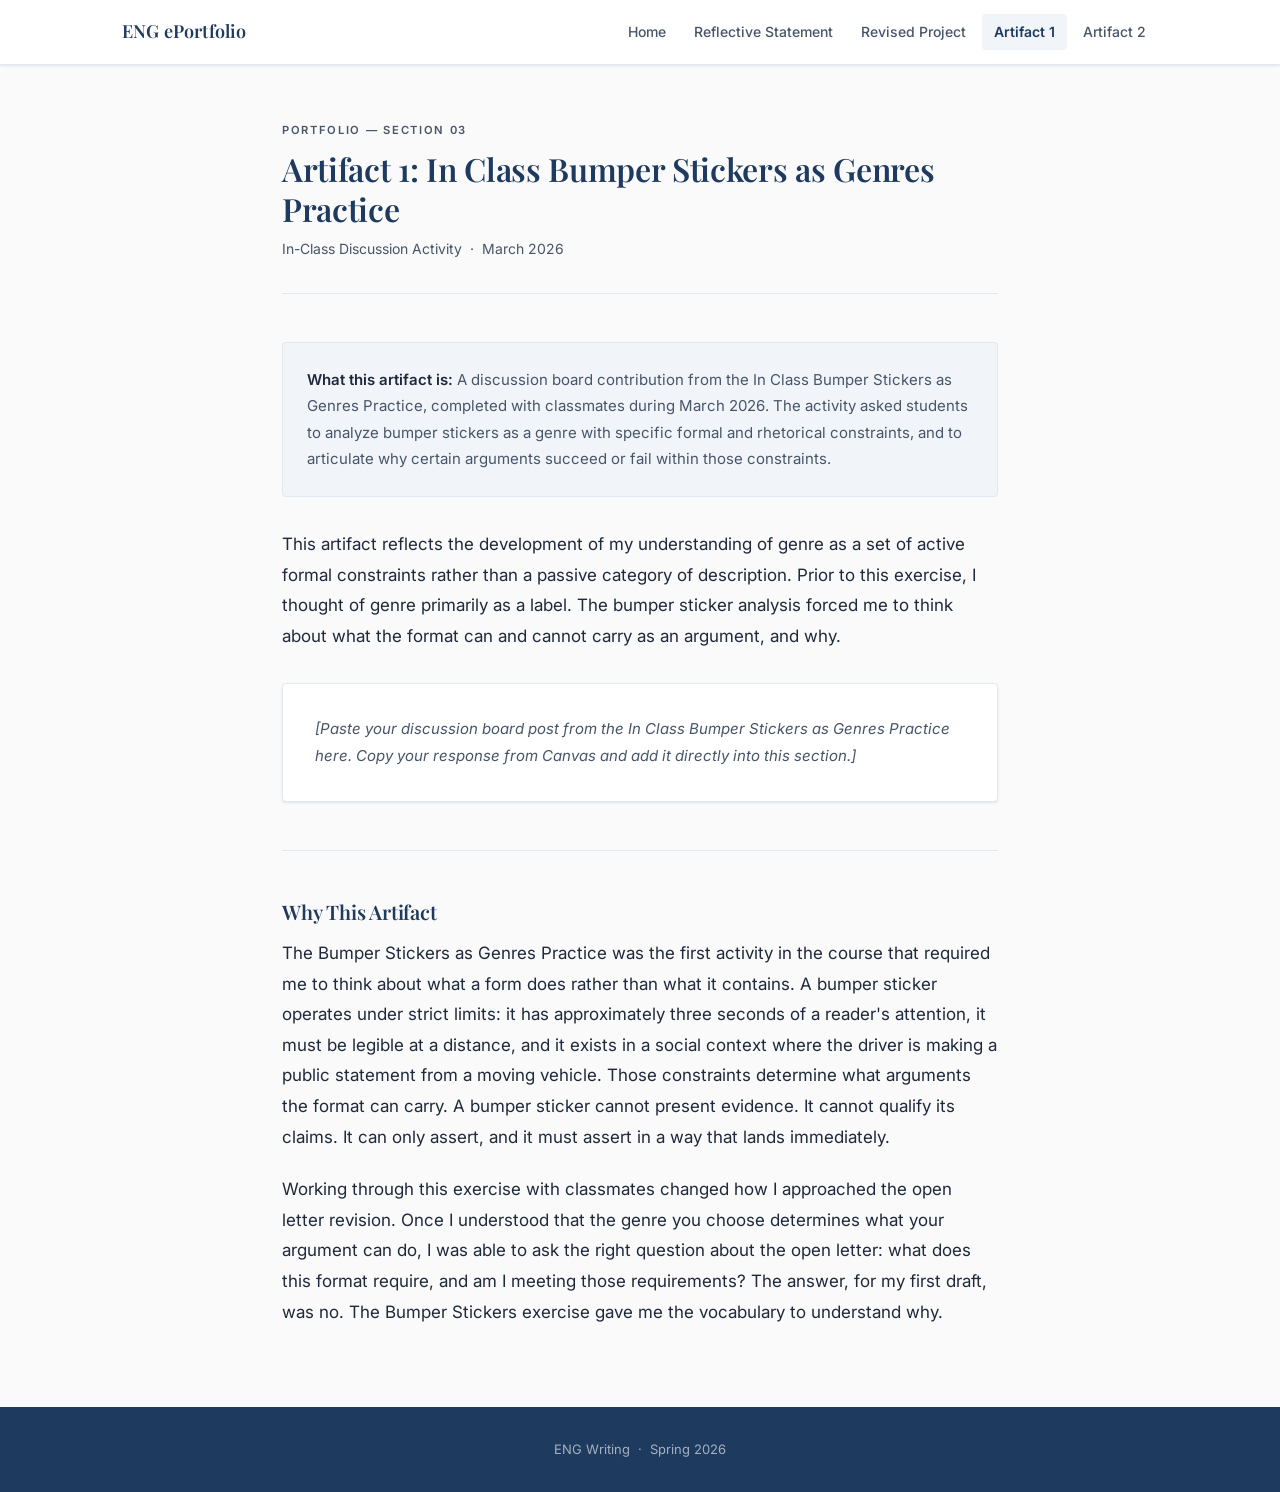
==== artifact-1.html @ b7786203 "Initial ePortfolio: 5-page academic site with Playfair/Inter design system" ====
<!DOCTYPE html>
<html lang="en">
<head>
  <meta charset="UTF-8" />
  <meta name="viewport" content="width=device-width, initial-scale=1.0" />
  <title>Artifact 1 — ENG ePortfolio</title>
  <link rel="stylesheet" href="styles.css" />
</head>
<body>

  <nav class="site-nav" aria-label="Site navigation">
    <div class="nav-inner">
      <a href="index.html" class="nav-brand">ENG ePortfolio</a>
      <button class="nav-toggle" aria-label="Toggle navigation" onclick="document.querySelector('.nav-links').classList.toggle('open')">
        <svg width="22" height="22" viewBox="0 0 24 24" fill="none" stroke="currentColor" stroke-width="2" stroke-linecap="round">
          <line x1="3" y1="6" x2="21" y2="6"/><line x1="3" y1="12" x2="21" y2="12"/><line x1="3" y1="18" x2="21" y2="18"/>
        </svg>
      </button>
      <ul class="nav-links" role="list">
        <li><a href="index.html">Home</a></li>
        <li><a href="reflective-statement.html">Reflective Statement</a></li>
        <li><a href="revised-project.html">Revised Project</a></li>
        <li><a href="artifact-1.html" class="active">Artifact 1</a></li>
        <li><a href="artifact-2.html">Artifact 2</a></li>
      </ul>
    </div>
  </nav>

  <main class="page-wrap">

    <div class="page-title-block">
      <span class="section-label">Portfolio — Section 03</span>
      <h2>Artifact 1: In Class Bumper Stickers as Genres Practice</h2>
      <p class="page-meta">In-Class Discussion Activity &nbsp;·&nbsp; March 2026</p>
    </div>

    <div class="artifact-info">
      <p><strong>What this artifact is:</strong> A discussion board contribution from the In Class Bumper Stickers as Genres Practice, completed with classmates during March 2026. The activity asked students to analyze bumper stickers as a genre with specific formal and rhetorical constraints, and to articulate why certain arguments succeed or fail within those constraints.</p>
    </div>

    <div class="prose" style="margin-bottom: 2rem;">
      <p>This artifact reflects the development of my understanding of genre as a set of active formal constraints rather than a passive category of description. Prior to this exercise, I thought of genre primarily as a label. The bumper sticker analysis forced me to think about what the format can and cannot carry as an argument, and why.</p>
    </div>

    <div class="artifact-content">
      <!-- ============================================================
           PASTE YOUR DISCUSSION BOARD POST HERE
           Copy your full response from the In Class Bumper Stickers
           as Genres Practice discussion thread and replace this block.
           ============================================================ -->
      <p style="color: var(--text-muted); font-style: italic; font-size: 0.9375rem;">
        [Paste your discussion board post from the In Class Bumper Stickers as Genres Practice here. Copy your response from Canvas and add it directly into this section.]
      </p>
    </div>

    <hr class="divider" />

    <h3>Why This Artifact</h3>
    <div class="prose">
      <p>The Bumper Stickers as Genres Practice was the first activity in the course that required me to think about what a form does rather than what it contains. A bumper sticker operates under strict limits: it has approximately three seconds of a reader's attention, it must be legible at a distance, and it exists in a social context where the driver is making a public statement from a moving vehicle. Those constraints determine what arguments the format can carry. A bumper sticker cannot present evidence. It cannot qualify its claims. It can only assert, and it must assert in a way that lands immediately.</p>
      <p>Working through this exercise with classmates changed how I approached the open letter revision. Once I understood that the genre you choose determines what your argument can do, I was able to ask the right question about the open letter: what does this format require, and am I meeting those requirements? The answer, for my first draft, was no. The Bumper Stickers exercise gave me the vocabulary to understand why.</p>
    </div>

  </main>

  <footer class="site-footer">
    <p>ENG Writing &nbsp;·&nbsp; Spring 2026</p>
  </footer>

</body>
</html>
---- styles.css ----
/* ============================================================
   ENG ePortfolio — Design System
   Palette: B2B Service navy + off-white (ui-ux-pro-max)
   Typography: Playfair Display (headings) + Inter (body)
   Style: Minimal & Direct, Editorial Classic
   ============================================================ */

@import url('https://fonts.googleapis.com/css2?family=Playfair+Display:ital,wght@0,400;0,500;0,600;0,700;1,400;1,500&family=Inter:wght@300;400;500;600&display=swap');

/* ── Custom Properties ── */
:root {
  --navy:        #1E3A5F;
  --navy-mid:    #2D5282;
  --blue-accent: #2563EB;
  --bg:          #FAFAFA;
  --bg-alt:      #F1F5F9;
  --white:       #FFFFFF;
  --text:        #1E293B;
  --text-muted:  #475569;
  --border:      #E2E8F0;
  --border-dark: #CBD5E1;

  --font-serif: 'Playfair Display', Georgia, serif;
  --font-sans:  'Inter', system-ui, sans-serif;

  --radius:   4px;
  --max-w:    780px;
  --nav-h:    64px;

  --shadow-sm: 0 1px 3px rgba(0,0,0,0.06), 0 1px 2px rgba(0,0,0,0.04);
  --shadow-md: 0 4px 12px rgba(0,0,0,0.08);
}

/* ── Reset ── */
*, *::before, *::after { box-sizing: border-box; margin: 0; padding: 0; }

html { scroll-behavior: smooth; font-size: 16px; }

body {
  font-family: var(--font-sans);
  font-size: 1.0625rem;
  line-height: 1.75;
  color: var(--text);
  background: var(--bg);
  -webkit-font-smoothing: antialiased;
}

img { max-width: 100%; display: block; }

a {
  color: var(--blue-accent);
  text-decoration: underline;
  text-underline-offset: 3px;
  transition: color 200ms ease;
}
a:hover { color: var(--navy); }
a:focus-visible {
  outline: 2px solid var(--blue-accent);
  outline-offset: 3px;
  border-radius: 2px;
}

/* ── Navigation ── */
.site-nav {
  position: sticky;
  top: 0;
  z-index: 50;
  background: var(--white);
  border-bottom: 1px solid var(--border);
  box-shadow: var(--shadow-sm);
}

.nav-inner {
  max-width: 1100px;
  margin: 0 auto;
  padding: 0 2rem;
  height: var(--nav-h);
  display: flex;
  align-items: center;
  justify-content: space-between;
  gap: 2rem;
}

.nav-brand {
  font-family: var(--font-serif);
  font-size: 1.125rem;
  font-weight: 600;
  color: var(--navy);
  text-decoration: none;
  letter-spacing: 0.01em;
  white-space: nowrap;
}
.nav-brand:hover { color: var(--navy-mid); }

.nav-links {
  display: flex;
  align-items: center;
  gap: 0.25rem;
  list-style: none;
  flex-wrap: wrap;
}

.nav-links a {
  display: inline-block;
  padding: 0.375rem 0.75rem;
  font-size: 0.875rem;
  font-weight: 500;
  color: var(--text-muted);
  text-decoration: none;
  border-radius: var(--radius);
  transition: color 200ms ease, background 200ms ease;
  cursor: pointer;
}
.nav-links a:hover {
  color: var(--navy);
  background: var(--bg-alt);
}
.nav-links a.active {
  color: var(--navy);
  background: var(--bg-alt);
  font-weight: 600;
}

/* Mobile nav toggle */
.nav-toggle {
  display: none;
  background: none;
  border: none;
  cursor: pointer;
  padding: 0.5rem;
  color: var(--text);
}

/* ── Hero ── */
.hero {
  background: var(--navy);
  padding: 5rem 2rem 4rem;
  text-align: center;
  position: relative;
  overflow: hidden;
}

.hero::before {
  content: '';
  position: absolute;
  inset: 0;
  background: linear-gradient(135deg, #0f2540 0%, #1E3A5F 50%, #2D5282 100%);
  opacity: 0.9;
}

.hero-inner {
  position: relative;
  z-index: 1;
  max-width: var(--max-w);
  margin: 0 auto;
}

.hero-label {
  display: inline-block;
  font-family: var(--font-sans);
  font-size: 0.75rem;
  font-weight: 600;
  letter-spacing: 0.15em;
  text-transform: uppercase;
  color: rgba(255,255,255,0.6);
  margin-bottom: 1.25rem;
}

.hero h1 {
  font-family: var(--font-serif);
  font-size: clamp(2rem, 5vw, 3.25rem);
  font-weight: 600;
  color: var(--white);
  line-height: 1.2;
  margin-bottom: 1rem;
  letter-spacing: -0.01em;
}

.hero-sub {
  font-size: 1rem;
  color: rgba(255,255,255,0.7);
  max-width: 520px;
  margin: 0 auto;
  line-height: 1.6;
}

/* ── Hero image slot ── */
.hero-image {
  max-width: var(--max-w);
  margin: 0 auto 0;
  position: relative;
  z-index: 1;
}
.hero-image img {
  width: 100%;
  border-radius: var(--radius);
  margin-top: 2.5rem;
  box-shadow: var(--shadow-md);
}

/* ── Page wrapper ── */
.page-wrap {
  max-width: var(--max-w);
  margin: 0 auto;
  padding: 3.5rem 2rem 5rem;
}

/* ── Section header ── */
.section-label {
  display: block;
  font-size: 0.7rem;
  font-weight: 600;
  letter-spacing: 0.15em;
  text-transform: uppercase;
  color: var(--text-muted);
  margin-bottom: 0.5rem;
}

/* ── Typography ── */
h1, h2, h3, h4 {
  font-family: var(--font-serif);
  color: var(--navy);
  line-height: 1.25;
  letter-spacing: -0.01em;
}

h2 { font-size: clamp(1.5rem, 3vw, 2rem); font-weight: 600; margin-bottom: 1.25rem; }
h3 { font-size: 1.25rem; font-weight: 600; margin-bottom: 0.875rem; }

p { margin-bottom: 1.375rem; }
p:last-child { margin-bottom: 0; }

strong { font-weight: 600; color: var(--text); }

/* ── Divider ── */
.divider {
  border: none;
  border-top: 1px solid var(--border);
  margin: 3rem 0;
}

/* ── Page title block ── */
.page-title-block {
  margin-bottom: 3rem;
  padding-bottom: 2rem;
  border-bottom: 1px solid var(--border);
}
.page-title-block h2 {
  margin-bottom: 0.5rem;
}
.page-meta {
  font-size: 0.875rem;
  color: var(--text-muted);
}

/* ── Prose (long-form reading) ── */
.prose {
  max-width: 68ch;
}
.prose p {
  font-size: 1.0625rem;
  line-height: 1.8;
  color: var(--text);
}

/* ── Word count note ── */
.word-count {
  margin-top: 2.5rem;
  padding-top: 1.25rem;
  border-top: 1px solid var(--border);
  font-size: 0.8125rem;
  color: var(--text-muted);
  font-style: italic;
}

/* ── Draft comparison ── */
.draft-grid {
  display: grid;
  grid-template-columns: 1fr 1fr;
  gap: 2rem;
  margin-top: 2rem;
}

.draft-block {
  background: var(--white);
  border: 1px solid var(--border);
  border-radius: var(--radius);
  padding: 1.75rem;
  box-shadow: var(--shadow-sm);
}

.draft-block.revised {
  border-color: var(--navy-mid);
  border-left: 4px solid var(--navy);
}

.draft-label {
  display: inline-block;
  font-size: 0.6875rem;
  font-weight: 700;
  letter-spacing: 0.12em;
  text-transform: uppercase;
  padding: 0.25rem 0.625rem;
  border-radius: 2px;
  margin-bottom: 1rem;
}

.draft-label.original {
  background: var(--bg-alt);
  color: var(--text-muted);
}

.draft-label.revised-tag {
  background: var(--navy);
  color: var(--white);
}

.draft-block p {
  font-size: 0.9375rem;
  line-height: 1.75;
  color: var(--text);
}

/* ── Artifact card ── */
.artifact-info {
  background: var(--bg-alt);
  border: 1px solid var(--border);
  border-radius: var(--radius);
  padding: 1.5rem;
  margin-bottom: 2rem;
}

.artifact-info p {
  font-size: 0.9375rem;
  color: var(--text-muted);
  margin-bottom: 0;
}

.artifact-content {
  background: var(--white);
  border: 1px solid var(--border);
  border-radius: var(--radius);
  padding: 2rem;
  box-shadow: var(--shadow-sm);
}

/* ── Home page cards ── */
.home-intro {
  text-align: center;
  max-width: 620px;
  margin: 0 auto 4rem;
}

.home-intro p {
  font-size: 1.0625rem;
  color: var(--text-muted);
  line-height: 1.75;
}

.contents-grid {
  display: grid;
  grid-template-columns: repeat(auto-fit, minmax(280px, 1fr));
  gap: 1.25rem;
  margin-top: 1.5rem;
}

.content-card {
  background: var(--white);
  border: 1px solid var(--border);
  border-radius: var(--radius);
  padding: 1.75rem;
  text-decoration: none;
  color: var(--text);
  display: block;
  transition: border-color 200ms ease, box-shadow 200ms ease, transform 200ms ease;
  cursor: pointer;
}
.content-card:hover {
  border-color: var(--navy-mid);
  box-shadow: var(--shadow-md);
  transform: translateY(-2px);
  color: var(--text);
  text-decoration: none;
}

.card-number {
  font-family: var(--font-serif);
  font-size: 2rem;
  font-weight: 700;
  color: var(--border-dark);
  line-height: 1;
  margin-bottom: 0.875rem;
}

.card-title {
  font-family: var(--font-serif);
  font-size: 1.125rem;
  font-weight: 600;
  color: var(--navy);
  margin-bottom: 0.5rem;
  line-height: 1.3;
}

.card-desc {
  font-size: 0.875rem;
  color: var(--text-muted);
  line-height: 1.6;
}

/* ── Rubric badge strip ── */
.rubric-strip {
  display: flex;
  flex-wrap: wrap;
  gap: 0.625rem;
  margin: 2.5rem 0;
}

.rubric-badge {
  font-size: 0.75rem;
  font-weight: 600;
  letter-spacing: 0.04em;
  padding: 0.375rem 0.875rem;
  border-radius: 999px;
  background: var(--bg-alt);
  border: 1px solid var(--border-dark);
  color: var(--text-muted);
}

/* ── Footer ── */
.site-footer {
  background: var(--navy);
  color: rgba(255,255,255,0.6);
  text-align: center;
  padding: 2rem;
  font-size: 0.8125rem;
  line-height: 1.6;
}

/* ── Responsive ── */
@media (max-width: 768px) {
  .nav-links { display: none; flex-direction: column; width: 100%; padding: 1rem 0; }
  .nav-links.open { display: flex; }
  .nav-toggle { display: block; }
  .nav-inner { flex-wrap: wrap; height: auto; padding: 1rem 1.5rem; }

  .draft-grid { grid-template-columns: 1fr; }
  .page-wrap { padding: 2.5rem 1.25rem 4rem; }
  .hero { padding: 3.5rem 1.25rem 3rem; }
}

@media (prefers-reduced-motion: reduce) {
  *, *::before, *::after { transition-duration: 0.01ms !important; }
}
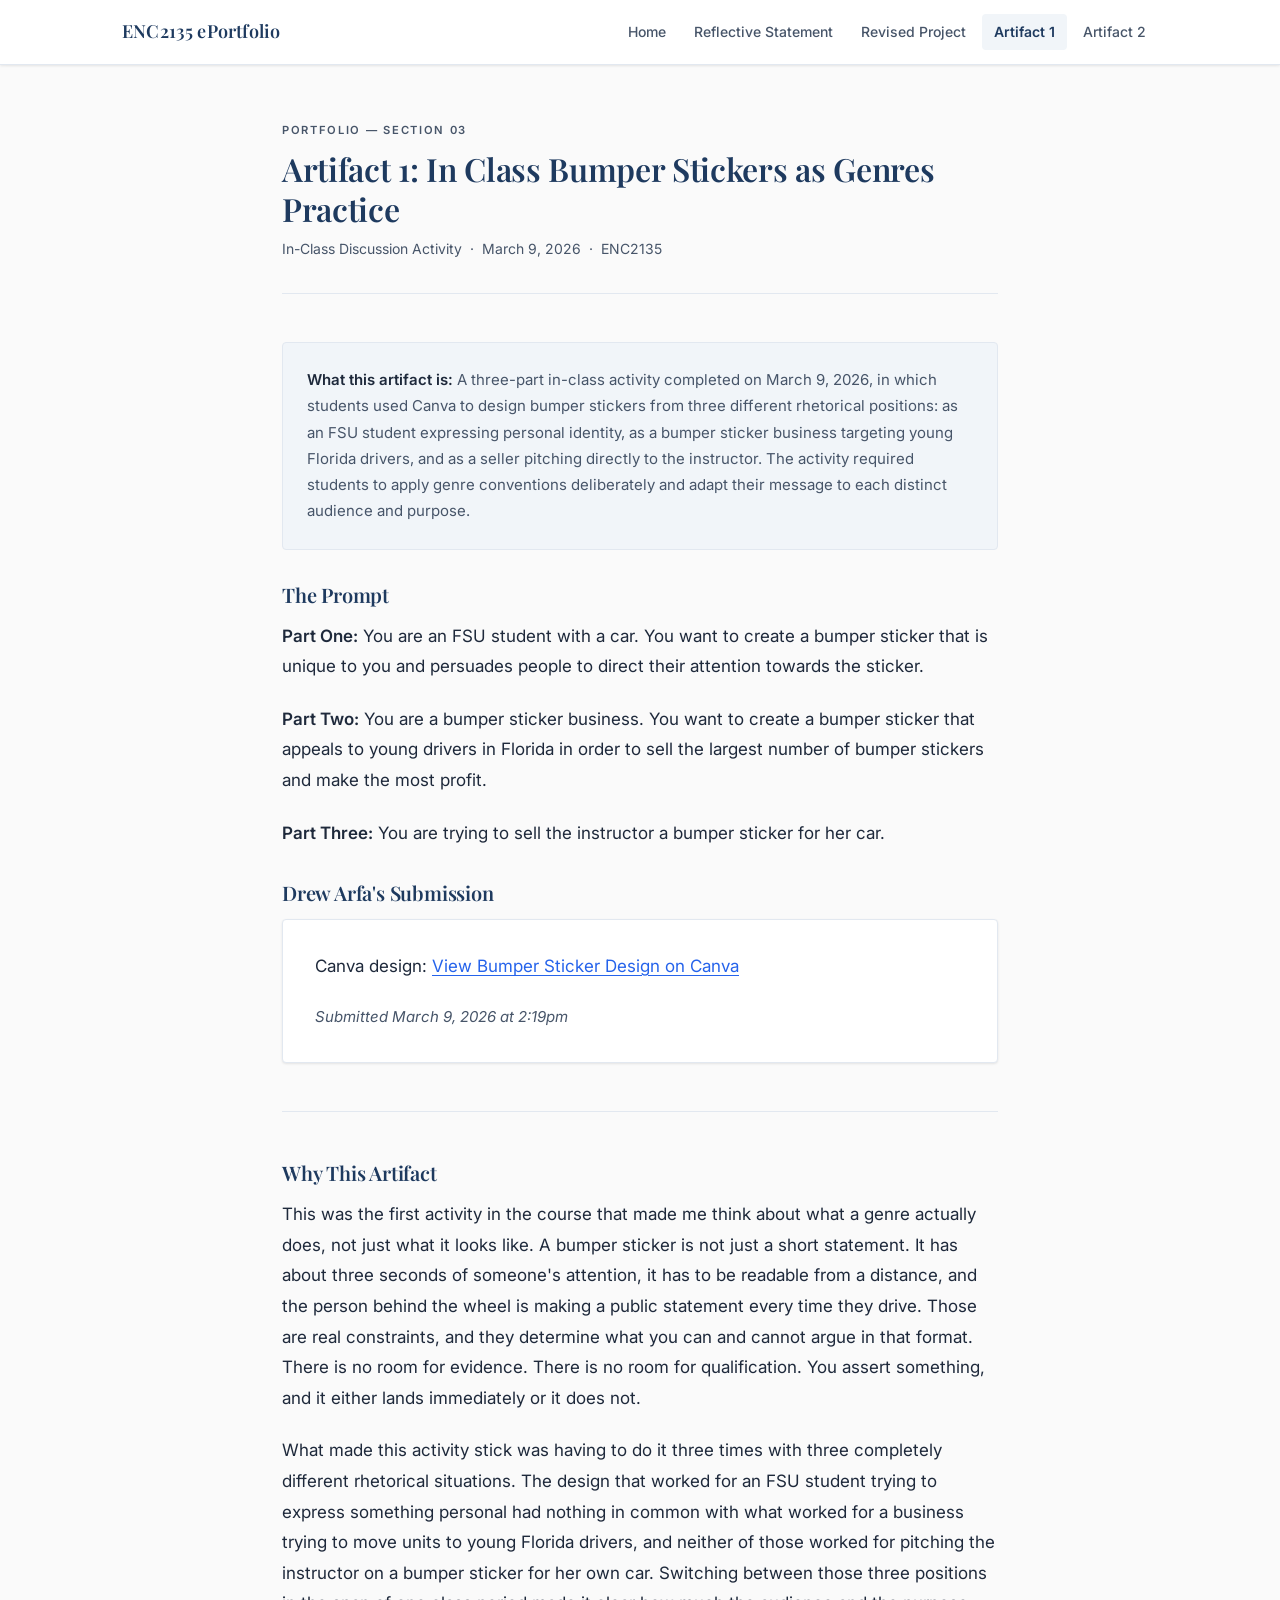
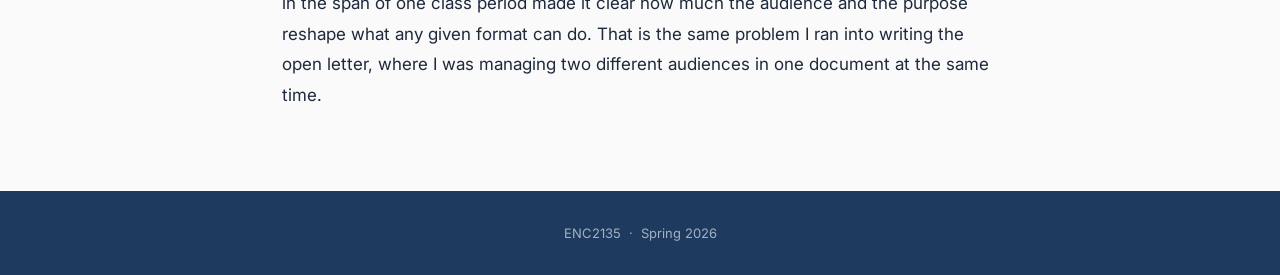
==== commit 59ad90a2: "Update ENC2135 course name, add photo slot, artifacts with real content, humanize all body text" ====
--- a/artifact-1.html
+++ b/artifact-1.html
@@ -3,15 +3,15 @@
 <head>
   <meta charset="UTF-8" />
   <meta name="viewport" content="width=device-width, initial-scale=1.0" />
-  <title>Artifact 1 — ENG ePortfolio</title>
+  <title>Artifact 1 — ENC2135 ePortfolio</title>
   <link rel="stylesheet" href="styles.css" />
 </head>
 <body>
 
   <nav class="site-nav" aria-label="Site navigation">
     <div class="nav-inner">
-      <a href="index.html" class="nav-brand">ENG ePortfolio</a>
-      <button class="nav-toggle" aria-label="Toggle navigation" onclick="document.querySelector('.nav-links').classList.toggle('open')">
+      <a href="index.html" class="nav-brand">ENC2135 ePortfolio</a>
+      <button type="button" class="nav-toggle" aria-label="Toggle navigation" onclick="document.querySelector('.nav-links').classList.toggle('open')">
         <svg width="22" height="22" viewBox="0 0 24 24" fill="none" stroke="currentColor" stroke-width="2" stroke-linecap="round">
           <line x1="3" y1="6" x2="21" y2="6"/><line x1="3" y1="12" x2="21" y2="12"/><line x1="3" y1="18" x2="21" y2="18"/>
         </svg>
@@ -31,40 +31,38 @@
     <div class="page-title-block">
       <span class="section-label">Portfolio — Section 03</span>
       <h2>Artifact 1: In Class Bumper Stickers as Genres Practice</h2>
-      <p class="page-meta">In-Class Discussion Activity &nbsp;·&nbsp; March 2026</p>
+      <p class="page-meta">In-Class Discussion Activity &nbsp;·&nbsp; March 9, 2026 &nbsp;·&nbsp; ENC2135</p>
     </div>
 
     <div class="artifact-info">
-      <p><strong>What this artifact is:</strong> A discussion board contribution from the In Class Bumper Stickers as Genres Practice, completed with classmates during March 2026. The activity asked students to analyze bumper stickers as a genre with specific formal and rhetorical constraints, and to articulate why certain arguments succeed or fail within those constraints.</p>
+      <p><strong>What this artifact is:</strong> A three-part in-class activity completed on March 9, 2026, in which students used Canva to design bumper stickers from three different rhetorical positions: as an FSU student expressing personal identity, as a bumper sticker business targeting young Florida drivers, and as a seller pitching directly to the instructor. The activity required students to apply genre conventions deliberately and adapt their message to each distinct audience and purpose.</p>
     </div>
 
-    <div class="prose" style="margin-bottom: 2rem;">
-      <p>This artifact reflects the development of my understanding of genre as a set of active formal constraints rather than a passive category of description. Prior to this exercise, I thought of genre primarily as a label. The bumper sticker analysis forced me to think about what the format can and cannot carry as an argument, and why.</p>
+    <h3>The Prompt</h3>
+    <div class="prose prompt-block">
+      <p><strong>Part One:</strong> You are an FSU student with a car. You want to create a bumper sticker that is unique to you and persuades people to direct their attention towards the sticker.</p>
+      <p><strong>Part Two:</strong> You are a bumper sticker business. You want to create a bumper sticker that appeals to young drivers in Florida in order to sell the largest number of bumper stickers and make the most profit.</p>
+      <p><strong>Part Three:</strong> You are trying to sell the instructor a bumper sticker for her car.</p>
     </div>
 
+    <h3>Drew Arfa's Submission</h3>
     <div class="artifact-content">
-      <!-- ============================================================
-           PASTE YOUR DISCUSSION BOARD POST HERE
-           Copy your full response from the In Class Bumper Stickers
-           as Genres Practice discussion thread and replace this block.
-           ============================================================ -->
-      <p style="color: var(--text-muted); font-style: italic; font-size: 0.9375rem;">
-        [Paste your discussion board post from the In Class Bumper Stickers as Genres Practice here. Copy your response from Canvas and add it directly into this section.]
-      </p>
+      <p>Canva design: <a href="https://www.canva.com/design/DAHDeqOxLu0/q27scvKczR5ipIT_yPCoEw/edit?utm_content=DAHDeqOxLu0&utm_campaign=designshare&utm_medium=link2&utm_source=sharebutton" target="_blank" rel="noopener noreferrer">View Bumper Sticker Design on Canva</a></p>
+      <p class="submission-meta">Submitted March 9, 2026 at 2:19pm</p>
     </div>
 
     <hr class="divider" />
 
     <h3>Why This Artifact</h3>
     <div class="prose">
-      <p>The Bumper Stickers as Genres Practice was the first activity in the course that required me to think about what a form does rather than what it contains. A bumper sticker operates under strict limits: it has approximately three seconds of a reader's attention, it must be legible at a distance, and it exists in a social context where the driver is making a public statement from a moving vehicle. Those constraints determine what arguments the format can carry. A bumper sticker cannot present evidence. It cannot qualify its claims. It can only assert, and it must assert in a way that lands immediately.</p>
-      <p>Working through this exercise with classmates changed how I approached the open letter revision. Once I understood that the genre you choose determines what your argument can do, I was able to ask the right question about the open letter: what does this format require, and am I meeting those requirements? The answer, for my first draft, was no. The Bumper Stickers exercise gave me the vocabulary to understand why.</p>
+      <p>This was the first activity in the course that made me think about what a genre actually does, not just what it looks like. A bumper sticker is not just a short statement. It has about three seconds of someone's attention, it has to be readable from a distance, and the person behind the wheel is making a public statement every time they drive. Those are real constraints, and they determine what you can and cannot argue in that format. There is no room for evidence. There is no room for qualification. You assert something, and it either lands immediately or it does not.</p>
+      <p>What made this activity stick was having to do it three times with three completely different rhetorical situations. The design that worked for an FSU student trying to express something personal had nothing in common with what worked for a business trying to move units to young Florida drivers, and neither of those worked for pitching the instructor on a bumper sticker for her own car. Switching between those three positions in the span of one class period made it clear how much the audience and the purpose reshape what any given format can do. That is the same problem I ran into writing the open letter, where I was managing two different audiences in one document at the same time.</p>
     </div>
 
   </main>
 
   <footer class="site-footer">
-    <p>ENG Writing &nbsp;·&nbsp; Spring 2026</p>
+    <p>ENC2135 &nbsp;·&nbsp; Spring 2026</p>
   </footer>
 
 </body>
--- a/styles.css
+++ b/styles.css
@@ -344,6 +344,58 @@
   box-shadow: var(--shadow-sm);
 }
 
+/* ── Author block ── */
+.author-block {
+  display: flex;
+  align-items: center;
+  gap: 1.25rem;
+  margin-bottom: 2.5rem;
+}
+
+.author-photo-wrap {
+  flex-shrink: 0;
+  width: 72px;
+  height: 72px;
+  border-radius: 50%;
+  overflow: hidden;
+  border: 2px solid var(--border);
+}
+
+.author-photo {
+  width: 100%;
+  height: 100%;
+  object-fit: cover;
+  border-radius: 50%;
+}
+
+.author-photo-placeholder {
+  display: none;
+  width: 100%;
+  height: 100%;
+  background: var(--navy);
+  color: var(--white);
+  font-family: var(--font-serif);
+  font-size: 1.25rem;
+  font-weight: 600;
+  align-items: center;
+  justify-content: center;
+  border-radius: 50%;
+}
+
+.author-name {
+  font-family: var(--font-serif);
+  font-size: 1.125rem;
+  font-weight: 600;
+  color: var(--navy);
+  margin-bottom: 0.25rem;
+}
+
+.author-course {
+  font-size: 0.875rem;
+  color: var(--text-muted);
+  margin-bottom: 0;
+}
+
 /* ── Home page cards ── */
 .home-intro {
   text-align: center;
@@ -436,6 +488,83 @@
   line-height: 1.6;
 }
 
+/* ── Utility classes (replaces all inline styles) ── */
+.mb-2   { margin-bottom: 2rem; }
+.mt-1   { margin-top: 1rem; }
+
+.text-muted-italic {
+  font-size: 0.9375rem;
+  color: var(--text-muted);
+  font-style: italic;
+}
+
+.submission-meta {
+  margin-top: 1rem;
+  font-size: 0.9375rem;
+  color: var(--text-muted);
+  font-style: italic;
+}
+
+.prompt-block {
+  margin-bottom: 2rem;
+}
+
+.evidence-table {
+  width: 100%;
+  border-collapse: collapse;
+  margin-bottom: 1.5rem;
+  font-size: 0.9375rem;
+}
+
+.evidence-table th,
+.evidence-table td {
+  border: 1px solid var(--border);
+  padding: 0.75rem 1rem;
+  vertical-align: top;
+  text-align: left;
+}
+
+.evidence-table th {
+  background: var(--bg-alt);
+  font-weight: 600;
+  font-size: 0.8125rem;
+  text-transform: uppercase;
+  letter-spacing: 0.05em;
+  color: var(--text-muted);
+}
+
+.evidence-table tr:nth-child(even) td {
+  background: var(--bg-alt);
+}
+
+.error-label {
+  display: inline-block;
+  font-size: 0.75rem;
+  font-weight: 700;
+  letter-spacing: 0.06em;
+  text-transform: uppercase;
+  color: #B91C1C;
+  background: #FEF2F2;
+  border: 1px solid #FECACA;
+  border-radius: 2px;
+  padding: 0.2rem 0.5rem;
+  margin-bottom: 0.375rem;
+}
+
+.fix-label {
+  display: inline-block;
+  font-size: 0.75rem;
+  font-weight: 700;
+  letter-spacing: 0.06em;
+  text-transform: uppercase;
+  color: #065F46;
+  background: #ECFDF5;
+  border: 1px solid #A7F3D0;
+  border-radius: 2px;
+  padding: 0.2rem 0.5rem;
+  margin-bottom: 0.375rem;
+}
+
 /* ── Responsive ── */
 @media (max-width: 768px) {
   .nav-links { display: none; flex-direction: column; width: 100%; padding: 1rem 0; }
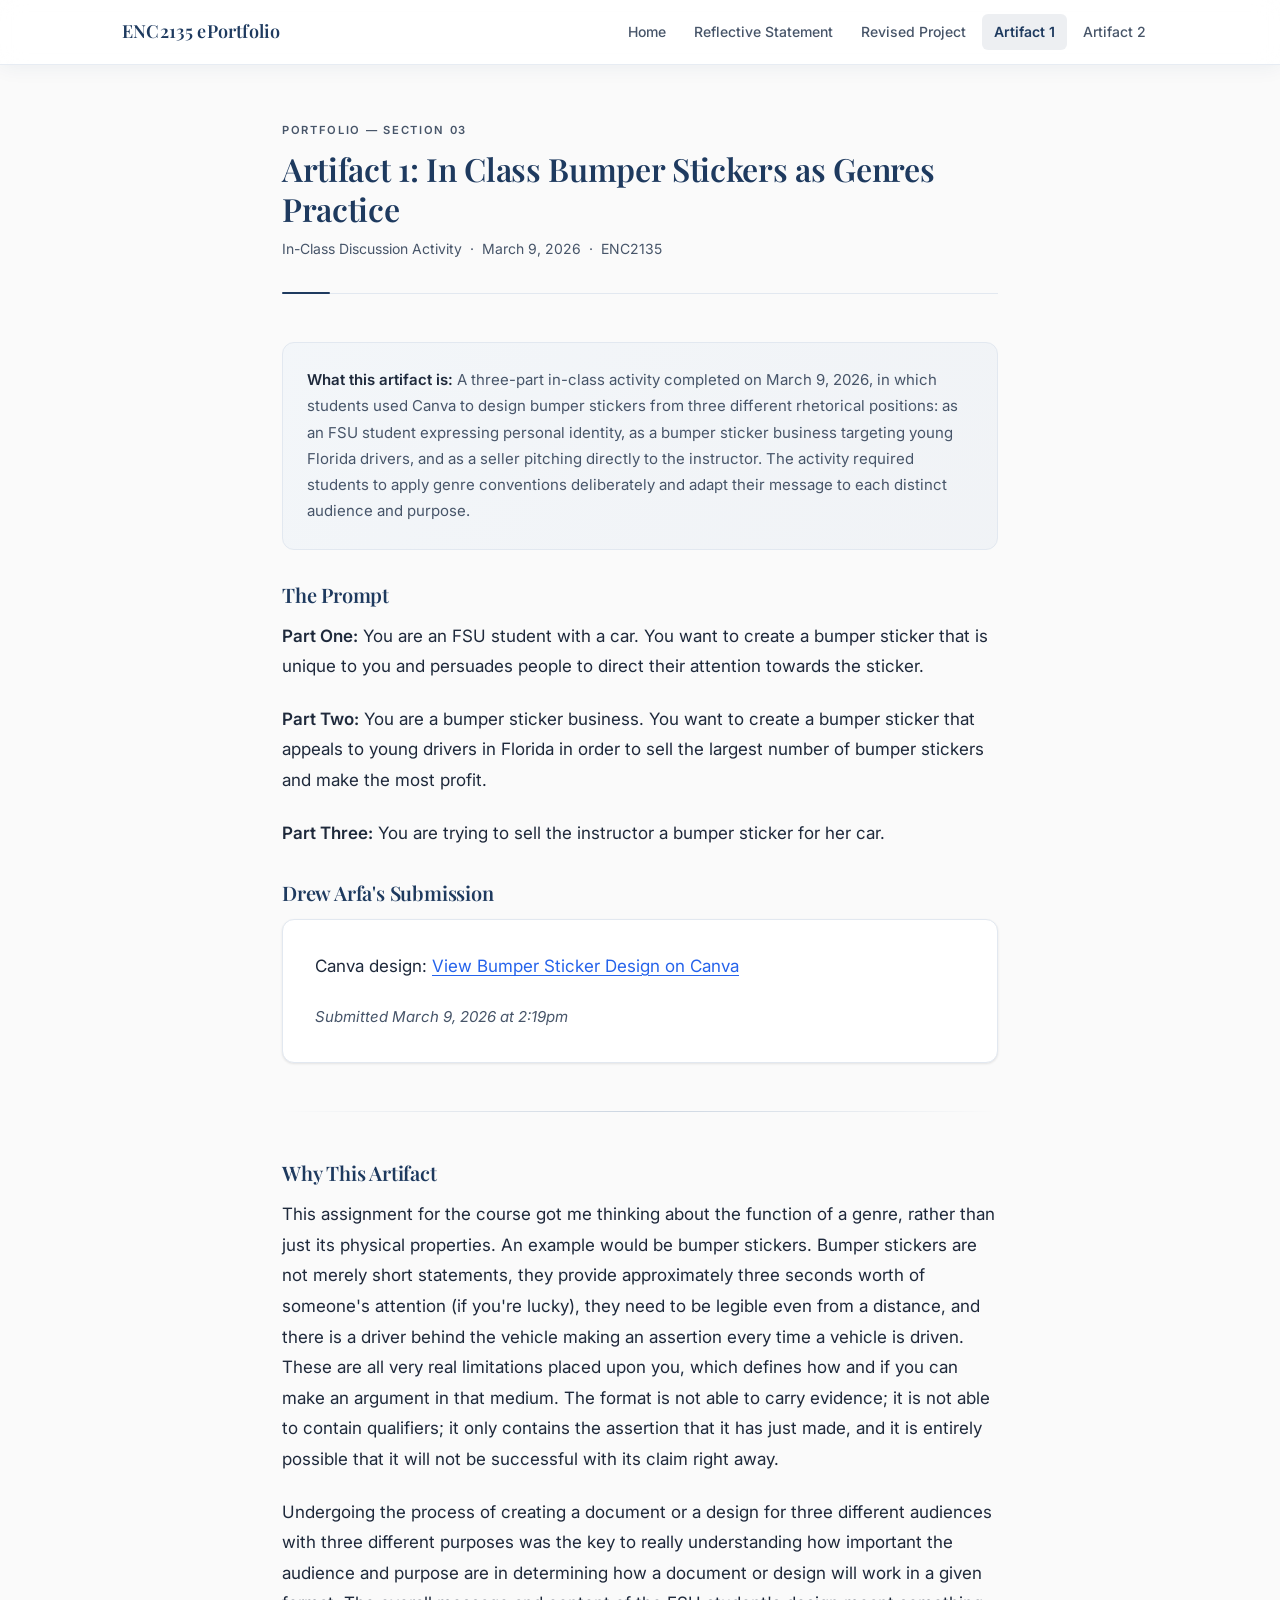
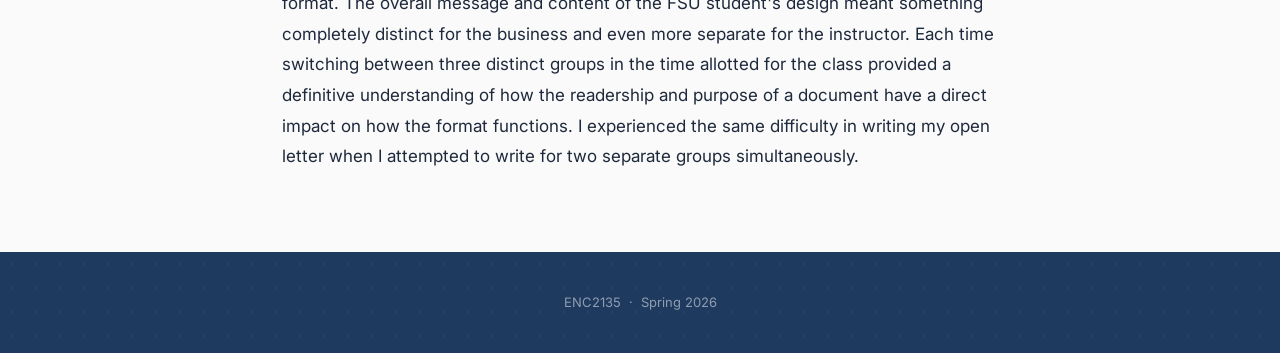
==== commit faa6bf6e: "Apply humanized text to all pages + UI/UX v2 redesign - Update reflective-statement.html: replace pa" ====
--- a/artifact-1.html
+++ b/artifact-1.html
@@ -55,8 +55,8 @@
 
     <h3>Why This Artifact</h3>
     <div class="prose">
-      <p>This was the first activity in the course that made me think about what a genre actually does, not just what it looks like. A bumper sticker is not just a short statement. It has about three seconds of someone's attention, it has to be readable from a distance, and the person behind the wheel is making a public statement every time they drive. Those are real constraints, and they determine what you can and cannot argue in that format. There is no room for evidence. There is no room for qualification. You assert something, and it either lands immediately or it does not.</p>
-      <p>What made this activity stick was having to do it three times with three completely different rhetorical situations. The design that worked for an FSU student trying to express something personal had nothing in common with what worked for a business trying to move units to young Florida drivers, and neither of those worked for pitching the instructor on a bumper sticker for her own car. Switching between those three positions in the span of one class period made it clear how much the audience and the purpose reshape what any given format can do. That is the same problem I ran into writing the open letter, where I was managing two different audiences in one document at the same time.</p>
+      <p>This assignment for the course got me thinking about the function of a genre, rather than just its physical properties. An example would be bumper stickers. Bumper stickers are not merely short statements, they provide approximately three seconds worth of someone's attention (if you're lucky), they need to be legible even from a distance, and there is a driver behind the vehicle making an assertion every time a vehicle is driven. These are all very real limitations placed upon you, which defines how and if you can make an argument in that medium. The format is not able to carry evidence; it is not able to contain qualifiers; it only contains the assertion that it has just made, and it is entirely possible that it will not be successful with its claim right away.</p>
+      <p>Undergoing the process of creating a document or a design for three different audiences with three different purposes was the key to really understanding how important the audience and purpose are in determining how a document or design will work in a given format. The overall message and content of the FSU student's design meant something completely distinct for the business and even more separate for the instructor. Each time switching between three distinct groups in the time allotted for the class provided a definitive understanding of how the readership and purpose of a document have a direct impact on how the format functions. I experienced the same difficulty in writing my open letter when I attempted to write for two separate groups simultaneously.</p>
     </div>
 
   </main>
--- a/styles.css
+++ b/styles.css
@@ -1,8 +1,8 @@
 /* ============================================================
-   ENG ePortfolio — Design System
+   ENC2135 ePortfolio — Design System v2
    Palette: B2B Service navy + off-white (ui-ux-pro-max)
    Typography: Playfair Display (headings) + Inter (body)
-   Style: Minimal & Direct, Editorial Classic
+   Style: Minimal & Direct, Editorial Classic — Enhanced
    ============================================================ */
 
 @import url('https://fonts.googleapis.com/css2?family=Playfair+Display:ital,wght@0,400;0,500;0,600;0,700;1,400;1,500&family=Inter:wght@300;400;500;600&display=swap');
@@ -11,7 +11,9 @@
 :root {
   --navy:        #1E3A5F;
   --navy-mid:    #2D5282;
+  --navy-light:  #3B6DA8;
   --blue-accent: #2563EB;
+  --gold:        #C9A84C;
   --bg:          #FAFAFA;
   --bg-alt:      #F1F5F9;
   --white:       #FFFFFF;
@@ -23,12 +25,15 @@
   --font-serif: 'Playfair Display', Georgia, serif;
   --font-sans:  'Inter', system-ui, sans-serif;
 
-  --radius:   4px;
+  --radius:   6px;
+  --radius-lg: 12px;
   --max-w:    780px;
   --nav-h:    64px;
 
   --shadow-sm: 0 1px 3px rgba(0,0,0,0.06), 0 1px 2px rgba(0,0,0,0.04);
-  --shadow-md: 0 4px 12px rgba(0,0,0,0.08);
+  --shadow-md: 0 4px 16px rgba(0,0,0,0.10), 0 2px 6px rgba(0,0,0,0.06);
+  --shadow-lg: 0 12px 40px rgba(0,0,0,0.14), 0 4px 12px rgba(0,0,0,0.08);
+  --shadow-navy: 0 8px 32px rgba(30, 58, 95, 0.25);
 }
 
 /* ── Reset ── */
@@ -60,14 +65,17 @@
   border-radius: 2px;
 }
 
-/* ── Navigation ── */
+/* ── Navigation — Glass effect ── */
 .site-nav {
   position: sticky;
   top: 0;
   z-index: 50;
-  background: var(--white);
-  border-bottom: 1px solid var(--border);
-  box-shadow: var(--shadow-sm);
+  background: rgba(255, 255, 255, 0.85);
+  backdrop-filter: blur(12px);
+  -webkit-backdrop-filter: blur(12px);
+  border-bottom: 1px solid rgba(226, 232, 240, 0.8);
+  box-shadow: 0 1px 20px rgba(30, 58, 95, 0.07);
+  transition: box-shadow 200ms ease;
 }
 
 .nav-inner {
@@ -89,8 +97,9 @@
   text-decoration: none;
   letter-spacing: 0.01em;
   white-space: nowrap;
-}
-.nav-brand:hover { color: var(--navy-mid); }
+  transition: color 200ms ease;
+}
+.nav-brand:hover { color: var(--navy-light); }
 
 .nav-links {
   display: flex;
@@ -117,7 +126,7 @@
 }
 .nav-links a.active {
   color: var(--navy);
-  background: var(--bg-alt);
+  background: rgba(30, 58, 95, 0.08);
   font-weight: 600;
 }
 
@@ -131,21 +140,51 @@
   color: var(--text);
 }
 
-/* ── Hero ── */
+/* ── Hero — Animated Background ── */
+@keyframes gradientShift {
+  0%   { background-position: 0% 50%; }
+  50%  { background-position: 100% 50%; }
+  100% { background-position: 0% 50%; }
+}
+
+@keyframes floatDot {
+  0%, 100% { transform: translateY(0px) translateX(0px); opacity: 0.4; }
+  33%       { transform: translateY(-20px) translateX(8px); opacity: 0.6; }
+  66%       { transform: translateY(10px) translateX(-6px); opacity: 0.3; }
+}
+
 .hero {
-  background: var(--navy);
-  padding: 5rem 2rem 4rem;
+  position: relative;
+  padding: 5.5rem 2rem 4.5rem;
   text-align: center;
-  position: relative;
   overflow: hidden;
-}
-
+  background: linear-gradient(-45deg, #0a1628, #1E3A5F, #2D5282, #1a3a6b, #0f2540);
+  background-size: 400% 400%;
+  animation: gradientShift 16s ease infinite;
+}
+
+/* Subtle dot-grid overlay */
 .hero::before {
   content: '';
   position: absolute;
   inset: 0;
-  background: linear-gradient(135deg, #0f2540 0%, #1E3A5F 50%, #2D5282 100%);
-  opacity: 0.9;
+  background-image: radial-gradient(circle, rgba(255,255,255,0.07) 1px, transparent 1px);
+  background-size: 32px 32px;
+  z-index: 0;
+}
+
+/* Glowing orb top-right */
+.hero::after {
+  content: '';
+  position: absolute;
+  top: -80px;
+  right: -80px;
+  width: 360px;
+  height: 360px;
+  border-radius: 50%;
+  background: radial-gradient(circle, rgba(37, 99, 235, 0.3) 0%, transparent 70%);
+  z-index: 0;
+  animation: floatDot 12s ease-in-out infinite;
 }
 
 .hero-inner {
@@ -158,44 +197,36 @@
 .hero-label {
   display: inline-block;
   font-family: var(--font-sans);
-  font-size: 0.75rem;
-  font-weight: 600;
-  letter-spacing: 0.15em;
+  font-size: 0.7rem;
+  font-weight: 600;
+  letter-spacing: 0.2em;
   text-transform: uppercase;
-  color: rgba(255,255,255,0.6);
+  color: rgba(255,255,255,0.5);
   margin-bottom: 1.25rem;
+  border: 1px solid rgba(255,255,255,0.15);
+  padding: 0.35rem 1rem;
+  border-radius: 999px;
+  backdrop-filter: blur(4px);
+  background: rgba(255,255,255,0.05);
 }
 
 .hero h1 {
   font-family: var(--font-serif);
-  font-size: clamp(2rem, 5vw, 3.25rem);
-  font-weight: 600;
+  font-size: clamp(2.25rem, 5vw, 3.5rem);
+  font-weight: 700;
   color: var(--white);
-  line-height: 1.2;
-  margin-bottom: 1rem;
-  letter-spacing: -0.01em;
+  line-height: 1.15;
+  margin-bottom: 1.25rem;
+  letter-spacing: -0.02em;
+  text-shadow: 0 2px 20px rgba(0,0,0,0.3);
 }
 
 .hero-sub {
   font-size: 1rem;
-  color: rgba(255,255,255,0.7);
+  color: rgba(255,255,255,0.65);
   max-width: 520px;
   margin: 0 auto;
-  line-height: 1.6;
-}
-
-/* ── Hero image slot ── */
-.hero-image {
-  max-width: var(--max-w);
-  margin: 0 auto 0;
-  position: relative;
-  z-index: 1;
-}
-.hero-image img {
-  width: 100%;
-  border-radius: var(--radius);
-  margin-top: 2.5rem;
-  box-shadow: var(--shadow-md);
+  line-height: 1.65;
 }
 
 /* ── Page wrapper ── */
@@ -232,10 +263,11 @@
 
 strong { font-weight: 600; color: var(--text); }
 
-/* ── Divider ── */
+/* ── Divider — gradient ── */
 .divider {
   border: none;
-  border-top: 1px solid var(--border);
+  height: 1px;
+  background: linear-gradient(to right, transparent, var(--border-dark), transparent);
   margin: 3rem 0;
 }
 
@@ -244,7 +276,20 @@
   margin-bottom: 3rem;
   padding-bottom: 2rem;
   border-bottom: 1px solid var(--border);
-}
+  position: relative;
+}
+
+.page-title-block::before {
+  content: '';
+  position: absolute;
+  bottom: -1px;
+  left: 0;
+  width: 48px;
+  height: 2px;
+  background: var(--navy);
+  border-radius: 1px;
+}
+
 .page-title-block h2 {
   margin-bottom: 0.5rem;
 }
@@ -284,15 +329,18 @@
 .draft-block {
   background: var(--white);
   border: 1px solid var(--border);
-  border-radius: var(--radius);
+  border-radius: var(--radius-lg);
   padding: 1.75rem;
   box-shadow: var(--shadow-sm);
-}
+  transition: box-shadow 200ms ease;
+}
+.draft-block:hover { box-shadow: var(--shadow-md); }
 
 .draft-block.revised {
-  border-color: var(--navy-mid);
-  border-left: 4px solid var(--navy);
-}
+  border-color: rgba(30, 58, 95, 0.3);
+  box-shadow: var(--shadow-sm), inset 3px 0 0 var(--navy);
+}
+.draft-block.revised:hover { box-shadow: var(--shadow-md), inset 3px 0 0 var(--navy); }
 
 .draft-label {
   display: inline-block;
@@ -301,7 +349,7 @@
   letter-spacing: 0.12em;
   text-transform: uppercase;
   padding: 0.25rem 0.625rem;
-  border-radius: 2px;
+  border-radius: 3px;
   margin-bottom: 1rem;
 }
 
@@ -323,9 +371,9 @@
 
 /* ── Artifact card ── */
 .artifact-info {
-  background: var(--bg-alt);
+  background: linear-gradient(135deg, rgba(241, 245, 249, 0.8) 0%, rgba(226, 232, 240, 0.4) 100%);
   border: 1px solid var(--border);
-  border-radius: var(--radius);
+  border-radius: var(--radius-lg);
   padding: 1.5rem;
   margin-bottom: 2rem;
 }
@@ -339,7 +387,7 @@
 .artifact-content {
   background: var(--white);
   border: 1px solid var(--border);
-  border-radius: var(--radius);
+  border-radius: var(--radius-lg);
   padding: 2rem;
   box-shadow: var(--shadow-sm);
 }
@@ -350,6 +398,10 @@
   align-items: center;
   gap: 1.25rem;
   margin-bottom: 2.5rem;
+  padding: 1.5rem;
+  background: linear-gradient(135deg, rgba(30, 58, 95, 0.04) 0%, rgba(30, 58, 95, 0.01) 100%);
+  border: 1px solid rgba(30, 58, 95, 0.1);
+  border-radius: var(--radius-lg);
 }
 
 .author-photo-wrap {
@@ -359,6 +411,11 @@
   border-radius: 50%;
   overflow: hidden;
   border: 2px solid var(--border);
+  box-shadow: 0 0 0 4px rgba(30, 58, 95, 0.08);
+  transition: box-shadow 200ms ease;
+}
+.author-photo-wrap:hover {
+  box-shadow: 0 0 0 6px rgba(30, 58, 95, 0.12);
 }
 
 .author-photo {
@@ -372,7 +429,7 @@
   display: none;
   width: 100%;
   height: 100%;
-  background: var(--navy);
+  background: linear-gradient(135deg, var(--navy) 0%, var(--navy-mid) 100%);
   color: var(--white);
   font-family: var(--font-serif);
   font-size: 1.25rem;
@@ -419,21 +476,37 @@
 .content-card {
   background: var(--white);
   border: 1px solid var(--border);
-  border-radius: var(--radius);
+  border-radius: var(--radius-lg);
   padding: 1.75rem;
   text-decoration: none;
   color: var(--text);
   display: block;
-  transition: border-color 200ms ease, box-shadow 200ms ease, transform 200ms ease;
+  position: relative;
+  overflow: hidden;
+  transition: border-color 250ms ease, box-shadow 250ms ease, transform 250ms ease;
   cursor: pointer;
 }
+
+.content-card::before {
+  content: '';
+  position: absolute;
+  top: 0;
+  left: 0;
+  right: 0;
+  height: 3px;
+  background: linear-gradient(90deg, var(--navy), var(--blue-accent));
+  opacity: 0;
+  transition: opacity 250ms ease;
+}
+
 .content-card:hover {
-  border-color: var(--navy-mid);
+  border-color: rgba(30, 58, 95, 0.25);
   box-shadow: var(--shadow-md);
-  transform: translateY(-2px);
+  transform: translateY(-3px);
   color: var(--text);
   text-decoration: none;
 }
+.content-card:hover::before { opacity: 1; }
 
 .card-number {
   font-family: var(--font-serif);
@@ -442,7 +515,9 @@
   color: var(--border-dark);
   line-height: 1;
   margin-bottom: 0.875rem;
-}
+  transition: color 250ms ease;
+}
+.content-card:hover .card-number { color: var(--navy-light); }
 
 .card-title {
   font-family: var(--font-serif);
@@ -469,26 +544,44 @@
 
 .rubric-badge {
   font-size: 0.75rem;
-  font-weight: 600;
+  font-weight: 500;
   letter-spacing: 0.04em;
-  padding: 0.375rem 0.875rem;
+  padding: 0.4rem 1rem;
   border-radius: 999px;
-  background: var(--bg-alt);
+  background: var(--white);
   border: 1px solid var(--border-dark);
   color: var(--text-muted);
+  transition: background 200ms ease, border-color 200ms ease, color 200ms ease;
+}
+.rubric-badge:hover {
+  background: var(--navy);
+  border-color: var(--navy);
+  color: var(--white);
 }
 
 /* ── Footer ── */
 .site-footer {
   background: var(--navy);
-  color: rgba(255,255,255,0.6);
+  position: relative;
+  overflow: hidden;
   text-align: center;
-  padding: 2rem;
+  padding: 2.5rem 2rem;
   font-size: 0.8125rem;
+  color: rgba(255,255,255,0.5);
   line-height: 1.6;
 }
 
-/* ── Utility classes (replaces all inline styles) ── */
+.site-footer::before {
+  content: '';
+  position: absolute;
+  inset: 0;
+  background-image: radial-gradient(circle, rgba(255,255,255,0.04) 1px, transparent 1px);
+  background-size: 24px 24px;
+}
+
+.site-footer p { position: relative; z-index: 1; }
+
+/* ── Utility classes ── */
 .mb-2   { margin-bottom: 2rem; }
 .mt-1   { margin-top: 1rem; }
 
@@ -535,6 +628,10 @@
 
 .evidence-table tr:nth-child(even) td {
   background: var(--bg-alt);
+}
+
+.evidence-table tr:hover td {
+  background: rgba(30, 58, 95, 0.03);
 }
 
 .error-label {
@@ -546,7 +643,7 @@
   color: #B91C1C;
   background: #FEF2F2;
   border: 1px solid #FECACA;
-  border-radius: 2px;
+  border-radius: 3px;
   padding: 0.2rem 0.5rem;
   margin-bottom: 0.375rem;
 }
@@ -560,7 +657,7 @@
   color: #065F46;
   background: #ECFDF5;
   border: 1px solid #A7F3D0;
-  border-radius: 2px;
+  border-radius: 3px;
   padding: 0.2rem 0.5rem;
   margin-bottom: 0.375rem;
 }
@@ -574,9 +671,10 @@
 
   .draft-grid { grid-template-columns: 1fr; }
   .page-wrap { padding: 2.5rem 1.25rem 4rem; }
-  .hero { padding: 3.5rem 1.25rem 3rem; }
+  .hero { padding: 4rem 1.25rem 3.5rem; }
+  .hero::after { width: 220px; height: 220px; }
 }
 
 @media (prefers-reduced-motion: reduce) {
-  *, *::before, *::after { transition-duration: 0.01ms !important; }
-}
+  *, *::before, *::after { transition-duration: 0.01ms !important; animation-duration: 0.01ms !important; }
+}
